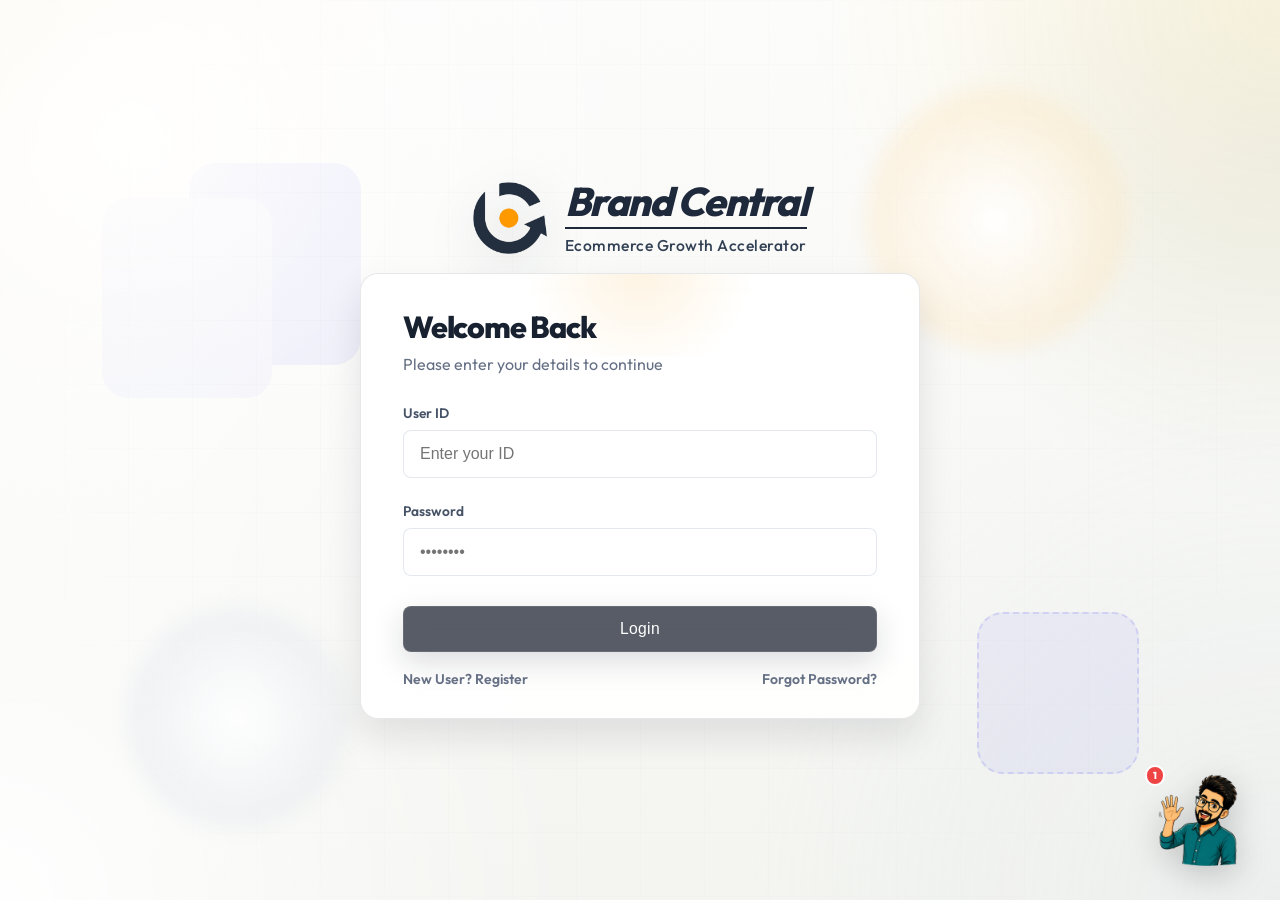
==== auth/auth.html @ bfa6b845 "Initial commit of Invoice Checker files" ====
<!DOCTYPE html>
<html lang="en">
<head>
  <meta charset="UTF-8">
  <meta name="viewport" content="width=device-width, initial-scale=1.0">
  <title>Invoice Checker Dashboard</title>
  <link rel="stylesheet" href="auth.css">
  <link rel="stylesheet" href="../assets/insights.css">
  <link href="https://fonts.googleapis.com/css2?family=Inter:wght@400;500;600;700;800;900&family=Outfit:wght@300;400;500;600;700;800;900&display=swap" rel="stylesheet">
  <link rel="stylesheet" href="../assets/chatbot.css">
  <script src="../assets/web_chrome_compat.js"></script>
  <script src="../assets/lib/chart.min.js"></script>
  <!-- PDF Export Libraries -->
  <script src="../assets/lib/html2canvas.min.js"></script>
  <script src="../assets/lib/jspdf.umd.min.js"></script>
  <style>
    /* Vendor Widget CSS (Global/Indigo) */
    .filter-active-badge {
        display: none;
        align-items: center;
        gap: 8px;
        background: #f5f3ff;
        border: 1px solid #6366f133;
        color: #6366f1;
        padding: 5px 12px;
        border-radius: 20px;
        font-size: 12px;
        font-weight: 700;
        margin-bottom: 20px;
    }
    .clear-filter-x {
        cursor: pointer;
        padding: 0 4px;
        font-weight: 800;
        font-size: 14px;
        color: #ef4444;
    }

    .vendor-search-container {
      margin-bottom: 15px;
      position: relative;
    }
    .vendor-search-input {
      width: 100%;
      padding: 10px 15px;
      border-radius: 10px;
      border: 1px solid #e2e8f0;
      background: #f8fafc;
      font-size: 13px;
      font-weight: 600;
      outline: none;
      transition: all 0.2s;
    }
    .vendor-search-input:focus { border-color: #6366f1; background: #fff; box-shadow: 0 0 0 3px rgba(99, 102, 241, 0.1); }
    
    .vendor-list-scroll {
      max-height: 280px;
      overflow-y: auto;
      padding-right: 5px;
    }
    .vendor-list-scroll::-webkit-scrollbar { width: 5px; }
    .vendor-list-scroll::-webkit-scrollbar-track { background: #f1f5f9; border-radius: 10px; }
    .vendor-list-scroll::-webkit-scrollbar-thumb { background: #cbd5e1; border-radius: 10px; }
    
    .vendor-item {
      display: grid;
      grid-template-columns: 35px 1fr 120px;
      padding: 12px;
      border-radius: 12px;
      margin-bottom: 8px;
      background: #fff;
      border: 1px solid #f1f5f9;
      align-items: center;
      cursor: pointer;
      transition: all 0.2s;
    }
    .vendor-item:hover { 
      background: #f5f3ff; 
      border-color: #6366f144;
      transform: translateX(3px);
    }
    .v-rank { font-weight: 800; color: #94a3b8; font-size: 13px; }
    .v-info { display: flex; flex-direction: column; gap: 2px; }
    .v-name { font-weight: 700; color: #1e293b; font-size: 13px; overflow: hidden; text-overflow: ellipsis; white-space: nowrap; max-width: 250px; }
    .v-stats { font-size: 11px; color: #64748b; font-weight: 600; }
    .v-value-box { text-align: right; }
    .v-value { font-weight: 800; color: #0f172a; font-size: 14px; }
    .v-bar-wrap { height: 4px; background: #f1f5f9; border-radius: 2px; margin-top: 6px; overflow: hidden; width: 100%; }
    .v-bar-fill { height: 100%; background: #6366f1; border-radius: 2px; width: 0%; transition: width 0.8s cubic-bezier(0.34, 1.56, 0.64, 1); }

    #insTabGroup {
      display: flex;
      align-items: center;
      gap: 10px;
      padding: 4px;
      border-radius: 16px;
      background: rgba(255, 255, 255, 0.06) !important;
      border: 1px solid rgba(255, 255, 255, 0.18);
      backdrop-filter: blur(16px);
      -webkit-backdrop-filter: blur(16px);
      box-shadow: 0 10px 24px rgba(15, 23, 42, 0.05), inset 0 1px 0 rgba(255, 255, 255, 0.18);
    }
    #insTabGroup .tab-btn {
      display: inline-flex;
      align-items: center;
      justify-content: center;
      gap: 8px;
      padding: 9px 18px !important;
      border: 1px solid rgba(255, 255, 255, 0.22) !important;
      border-radius: 12px !important;
      background: rgba(255, 255, 255, 0.08) !important;
      color: #1f2937 !important;
      font-size: 13px !important;
      font-weight: 800 !important;
      box-shadow: 0 8px 18px rgba(15, 23, 42, 0.04), inset 0 1px 0 rgba(255, 255, 255, 0.14);
      backdrop-filter: blur(14px);
      -webkit-backdrop-filter: blur(14px);
    }
    #insTabGroup .tab-btn:hover {
      background: rgba(255, 255, 255, 0.14) !important;
      transform: translateY(-1px);
      box-shadow: 0 10px 22px rgba(15, 23, 42, 0.06), inset 0 1px 0 rgba(255, 255, 255, 0.22);
    }
    #insTabGroup .tab-btn.active {
      background: rgba(255, 255, 255, 0.12) !important;
      color: #0f172a !important;
      border-color: rgba(255, 255, 255, 0.28) !important;
      box-shadow: 0 12px 24px rgba(15, 23, 42, 0.06), inset 0 1px 0 rgba(255, 255, 255, 0.2);
    }
    .global-analytics-btn.active {
      background: rgba(99, 102, 241, 0.14) !important;
      color: #4f46e5 !important;
      border-color: rgba(99, 102, 241, 0.28) !important;
      box-shadow: 0 12px 24px rgba(99, 102, 241, 0.08), inset 0 1px 0 rgba(255, 255, 255, 0.28);
    }
  </style>
</head>
<body>
  <div class="background-radial"></div>
  <div class="background-grid"></div>
  <div class="floating-orb orb-one"></div>
  <div class="floating-orb orb-two"></div>
  
  <header class="main-header">
    <div class="brand-container">
      <img src="../assets/logo.png" class="brand-logo-img" alt="Brand Central Logo">
      <div class="brand-text-stack">
        <div class="brand-main-text">Brand Central</div>
        <div class="brand-divider-line"></div>
        <div class="brand-sub-text">Ecommerce Growth Accelerator</div>
      </div>
    </div>
  </header>

  <div class="container glass" id="auth-container">
    <div class="card-glow"></div>
    <!-- Login State -->
    <div id="login-form" class="auth-box">
      <h1>Welcome Back</h1>
      <p class="subtitle">Please enter your details to continue</p>
      <div class="input-group">
        <label>User ID</label>
        <input type="text" id="login-user-id" placeholder="Enter your ID">
      </div>
      <div class="input-group">
        <label>Password</label>
        <input type="password" id="login-password" placeholder="••••••••">
      </div>
      <button id="login-btn" class="btn-main">Login</button>
      <div class="auth-footer">
        <span id="goto-register">New User? Register</span>
        <span id="goto-forget">Forgot Password?</span>
      </div>
    </div>

    <!-- Register State -->
    <div id="register-form" class="auth-box hidden">
      <h1>Create Account</h1>
      <p class="subtitle">Join the Invoice Checker platform</p>
      <div class="input-group">
        <label>User ID</label>
        <input type="text" id="reg-user-id" placeholder="Choose a User ID">
      </div>
      <div class="input-group">
        <label>Nickname</label>
        <input type="text" id="reg-nickname" placeholder="What should we call you?">
      </div>
      <div class="input-group">
        <label>Password</label>
        <input type="password" id="reg-password" placeholder="••••••••">
      </div>
      <button id="register-submit-btn" class="btn-main">Register</button>
      <div class="auth-footer">
        <span id="goto-login-from-reg">Back to Login</span>
      </div>
    </div>

    <!-- Forget Password State -->
    <div id="forget-form" class="auth-box hidden">
      <h1>Reset Password</h1>
      <p class="subtitle">Update your credentials</p>
      <div class="input-group">
        <label>User ID</label>
        <input type="text" id="forget-user-id" placeholder="Enter User ID">
      </div>
      <div class="input-group">
        <label>Old Password</label>
        <input type="password" id="forget-old-password" placeholder="••••••••">
      </div>
      <div class="input-group">
        <label>New Password</label>
        <input type="password" id="forget-new-password" placeholder="••••••••">
      </div>
      <div class="input-group">
        <label>Confirm Password</label>
        <input type="password" id="forget-confirm-password" placeholder="••••••••">
      </div>
      <button id="reset-submit-btn" class="btn-main">Reset Password</button>
      <div class="auth-footer">
        <span id="goto-login-from-forget">Back to Login</span>
      </div>
    </div>

    <!-- Dashboard State (Insights Hub) -->
    <div id="dashboard-view" class="dashboard-box dashboard-layout hidden">
      <!-- Sidebar Menu -->
      <aside class="dash-sidebar">
        <div class="sidebar-brand" style="display: flex; align-items: center; gap: 12px; margin-bottom: 32px; padding-bottom: 24px; border-bottom: 1px solid rgba(148,163,184,0.2);">
          <img src="../assets/logo.png" style="height: 42px; width: auto; object-fit: contain;" alt="Brand Central">
          <div style="display: flex; flex-direction: column;">
            <span style="font-size: 1.15rem; font-weight: 800; color: #1e293b; font-style: italic; letter-spacing: -0.5px; line-height: 1;">Brand Central</span>
            <span style="font-size: 0.75rem; font-weight: 600; color: #64748b;">Dashboard</span>
          </div>
        </div>
        <h2 class="sidebar-title">Main Navigation</h2>
        <div class="sidebar-menu" style="margin-bottom: 20px;">
          <div class="sidebar-item active" style="position: relative;" onclick="showBox('dashboard-view'); document.querySelectorAll('.sidebar-item').forEach(c => c.classList.remove('active')); this.classList.add('active');" id="sidebar-home-btn">
            <span class="icon">🏠</span>
            <span>Home</span>
            <div id="home-notif-badge" class="notif-badge" style="display: none;">0</div>
          </div>
          <div class="sidebar-item" onclick="showBox('dashboard-view'); document.querySelectorAll('.sidebar-item').forEach(c => c.classList.remove('active')); this.classList.add('active');" id="sidebar-analytics-btn">
            <span class="icon">📊</span>
            <span>Analytics Hub</span>
          </div>
        </div>

        <h2 class="sidebar-title">Platforms</h2>
        <div class="sidebar-menu">
           <!-- Note: These are specific platform dashboards, not part of Analytics navigation -->
           <div class="sidebar-item" id="card-amazon" data-platform="AMAZON">
            <img src="https://upload.wikimedia.org/wikipedia/commons/a/a9/Amazon_logo.svg" alt="Amazon">
            <span>Amazon</span>
          </div>
          <div class="sidebar-item" id="card-ajio" data-platform="AJIO">
            <img src="ajio logo.png" alt="Ajio" class="logo-ajio">
            <span>Ajio</span>
          </div>
          <div class="sidebar-item" id="card-myntra" data-platform="MYNTRA">
            <img src="https://upload.wikimedia.org/wikipedia/commons/b/bc/Myntra_Logo.png" alt="Myntra">
            <span>Myntra</span>
          </div>
        </div>
        
        <div class="sidebar-bottom">
          <div class="api-usage" id="api-usage-container" title="Click to show remaining limit">
            <div class="api-label">Global API Limit</div>
            <div class="api-val" id="api-count">****</div>
          </div>
        </div>
      </aside>

      <!-- Main Content -->
      <main class="dash-main">
        <div class="dash-header">
          <div class="user-info">
            <span class="welcome-text">Welcome, <span id="authUserNameDisplay" class="auth-user-name"></span></span>
            <span class="session-timer" style="display: none;">Session: <span id="timer">04:00:00</span></span>
          </div>
          <div class="dash-actions">
            <a id="masterSheetLink" href="https://docs.google.com/spreadsheets/d/1bv2Tk6S3BBD1EVsgGDQvWuPDYwqLWPt_oEK96x5Sc0g/edit" target="_blank" class="btn-outline" style="text-decoration: none; background: rgba(34, 197, 94, 0.1) !important; color: #16a34a !important; border-color: rgba(34, 197, 94, 0.3) !important;">Google Sheet 📊</a>
            <button id="dataUploadBtn" class="btn-outline" type="button" style="background: rgba(99, 102, 241, 0.1) !important; color: #4f46e5 !important; border-color: rgba(99, 102, 241, 0.3) !important;">Data Upload 📤</button>
            <button id="manage-users-btn" class="btn-outline hidden" type="button">Manage Users</button>
            <button id="logout-btn" class="btn-outline" type="button">Logout</button>
          </div>

        </div>

        <div id="insightsContainer" class="insights-wrap" style="display: block;">
          <div class="insights-header" style="margin-bottom: 24px; display: flex; justify-content: space-between; align-items: flex-end;">
            <div style="display: flex; align-items: center; gap: 20px;">
              <div>
                <h2 class="insights-title" style="margin-bottom: 4px;">Analytics Hub</h2>
                <p class="insights-subtitle" id="insightsSubtitle" style="margin: 0;">Business Intelligence Dashboard</p>
              </div>
              <div style="display: flex; align-items: center; gap: 10px;">
                <!-- Hidden pill as requested, replaced by popup logic -->
                <div id="ready-reports-pill" style="display: none;"></div>
                <button id="enter-dashboard-btn" class="btn-main enter-dash-action" type="button">Enter Dashboard 🚀</button>
              </div>
            </div>

            <!-- Tab Switching Buttons -->
            <div id="insTabGroup" style="margin: 0 20px;">
              <button id="insTabGlobalBtn" class="ins-tab-btn active" style="padding: 6px 12px; font-size: 11px;" type="button">📈 Platform Trends</button>
              <button id="insTabUserBtn" class="ins-tab-btn" style="padding: 6px 12px; font-size: 11px;" type="button">👥 User Analytics</button>
              <button id="insTabVendorBtn" class="ins-tab-btn" style="padding: 6px 12px; font-size: 11px;" type="button">🏷 Vendor</button>
            </div>

            <div class="insights-controls" style="display: flex; gap: 8px; align-items: center;">
              <button id="globalAnalyticsBtn" class="btn-outline global-analytics-btn" style="padding: 6px 16px; font-size: 13px;" type="button">🌐 Global Analytics</button>
              <select id="insightsDateGroup" class="insights-select" style="padding: 6px 12px; border-radius: 8px; border: 1px solid #cbd5e1; font-family: Outfit; font-weight: 600;">
                <option value="MONTH" selected>Monthly</option>
                <option value="QUARTER">Quarterly</option>
              </select>
              <select id="insightsRowLimit" class="insights-select" style="padding: 6px 12px; border-radius: 8px; border: 1px solid #cbd5e1; font-family: Outfit;">
                <option value="1000" selected>Last 1000 items</option>
                <option value="2000">Last 2000 items</option>
                <option value="5000">Last 5000 items</option>
                <option value="10000">Last 10000 items</option>
              </select>
              <button id="insightsRefreshBtn" class="btn-outline" style="padding: 6px 14px; font-size: 12px;" type="button">Refresh Data</button>
              <button id="main-export-btn" class="btn-glass-action" style="padding: 6px 12px; font-size: 11px;" type="button">Export CSV 📥</button>
              <button id="pdf-report-btn" class="btn-glass-action" style="padding: 6px 12px; font-size: 11px;" type="button">PDF Report 📋</button>
            </div>
          </div>

          <div id="insightsStatus" class="insights-status" style="margin-bottom: 16px; font-size: 13px; font-weight: 600;"></div>

          <!-- GLOBAL / PLATFORM VIEW -->
          <div id="insGlobalView" style="display: block;">

          <div class="insights-grid">
            <div class="ins-card">
              <div class="ins-kpi-label">Net Difference</div>
              <div class="ins-kpi-value" id="kpiNetDiff">₹0</div>
              <div class="ins-kpi-hint" id="kpiNetDiffHint">Sale - Purchase</div>
            </div>
            <div class="ins-card">
              <div class="ins-kpi-label">Sale Total</div>
              <div class="ins-kpi-value" id="kpiSale">0</div>
              <div class="ins-kpi-hint">Sum of Sale Amount</div>
            </div>
            <div class="ins-card">
              <div class="ins-kpi-label">Purchase Total</div>
              <div class="ins-kpi-value" id="kpiPurchase">0</div>
              <div class="ins-kpi-hint">Sum of Purchase Amount</div>
            </div>
            <div class="ins-card">
              <div class="ins-kpi-label" style="color: #8b5cf6;">Profit Margin</div>
              <div class="ins-kpi-value" id="kpiProfitMargin">0%</div>
              <div class="ins-kpi-hint" id="kpiProfitMarginHint">Net Sale Margin</div>
            </div>
            <div class="ins-card">
              <div class="ins-kpi-label" style="color: #6366f1;">Total QTY</div>
              <div class="ins-kpi-value" id="kpiTotalQty">0</div>
              <div class="ins-kpi-hint" id="kpiTotalQtyHint">Sum of Items</div>
            </div>

            <div class="ins-panel">
              <h3 style="margin: 0 0 12px; font-size: 14px; font-weight: 800; color: #1e293b;">Daily Volume</h3>
              <canvas id="insightsLineChart"></canvas>
            </div>
            <div class="ins-panel">
              <h3 style="margin: 0 0 12px; font-size: 14px; font-weight: 800; color: #1e293b;">Sale vs Purchase</h3>
              <canvas id="insightsBarChart"></canvas>
            </div>
            <div class="ins-panel pie" style="grid-column: span 10;">
              <h3 style="margin: 0 0 12px; font-size: 14px; font-weight: 800; color: #1e293b;">Discrepancy Breakdown</h3>
              <canvas id="insightsPieChart" style="height: 280px;"></canvas>
            </div>
            
            <div class="ins-panel" style="grid-column: span 10; min-height: 520px;">
              <div style="display: flex; justify-content: space-between; align-items: center; margin-bottom: 20px;">
                <h3 style="margin:0; font-size: 15px; font-weight: 800; color: #1e293b;">Vendor Intelligence Leaderboard</h3>
                <div style="width: 300px;" class="vendor-search-container">
                  <input type="text" id="vendorSearchInput" class="vendor-search-input" placeholder="Search vendor by name...">
                </div>
              </div>

              <!-- Visual Summary: Top 5 Stats & Donut Chart -->
              <div style="display: flex; gap: 24px; align-items: flex-start; margin-bottom: 28px; background: rgba(248, 250, 252, 0.5); padding: 16px; border-radius: 14px;">
                <div style="flex: 1.2;">
                  <h4 style="margin: 0 0 16px; font-size: 12px; font-weight: 800; color: #64748b; text-transform: uppercase; letter-spacing: 0.5px;">Market Dominance (Top 5)</h4>
                  <div id="vendorTopStats" style="display: flex; flex-direction: column; gap: 8px;">
                    <div style="text-align:center; color: #94a3b8; font-size: 12px; padding: 20px;">Calculating share...</div>
                  </div>
                </div>
                <div style="flex: 1; height: 180px; position: relative;">
                  <canvas id="vendorDonutChart"></canvas>
                </div>
              </div>
              
              <div id="vendorLeaderboardList" class="vendor-list-scroll" style="height: 300px;">
                <div style="text-align:center; padding: 40px; color: #94a3b8; font-weight: 700;">No vendor data available</div>
              </div>
            </div>
            
            <!-- Global Exclusive Charts -->
            <div id="globalComparisonPanel" class="ins-panel" style="grid-column: span 10; display: none;">
              <h3 style="margin: 0 0 12px; font-size: 14px; font-weight: 800; color: #1e293b;">Platform Comparison (Sale vs Purchase)</h3>
              <canvas id="globalComparisonChart"></canvas>
            </div>
            <div id="globalTrendPanel" class="ins-panel" style="grid-column: span 10; display: none;">
              <h3 style="margin: 0 0 12px; font-size: 14px; font-weight: 800; color: #1e293b;">Overall Growth Trend</h3>
              <canvas id="globalTrendChart"></canvas>
            </div>
            
            <div id="globalSharePanel" class="ins-panel" style="grid-column: span 5; display: none;">
              <h3 style="margin: 0 0 12px; font-size: 14px; font-weight: 800; color: #1e293b;">Sales Share %</h3>
              <canvas id="globalShareChart" style="height: 220px;"></canvas>
            </div>
            <div id="globalQtyPanel" class="ins-panel" style="grid-column: span 5; display: none;">
              <h3 style="margin: 0 0 12px; font-size: 14px; font-weight: 800; color: #1e293b;">Unit Movement Split</h3>
              <canvas id="globalQtyChart" style="height: 220px;"></canvas>
            </div>
          </div>
        </div>

        <!-- USER PERFORMANCE VIEW -->
        <div id="insUserView" style="display: none;">
          <div class="insights-grid">
            
            <!-- Team Overview KPI Cards -->
            <div class="ins-panel" style="grid-column: span 10; display: flex; gap: 15px; background: transparent; padding: 0; box-shadow: none;">
                <div style="flex: 1; background: #fff; padding: 20px; border-radius: 16px; border: 1px solid #f1f5f9; box-shadow: 0 4px 6px -1px rgba(0,0,0,0.05); display: flex; align-items: center; gap: 15px;">
                    <div style="width: 45px; height: 45px; background: #eff6ff; border-radius: 12px; display: flex; align-items: center; justify-content: center; font-size: 20px;">👥</div>
                    <div>
                        <div style="font-size: 11px; font-weight: 800; color: #64748b; text-transform: uppercase;">Team Average</div>
                        <div id="teamAverageKPI" style="font-size: 22px; font-weight: 800; color: #1e293b;">0</div>
                    </div>
                </div>
                <div style="flex: 1; background: #fff; padding: 20px; border-radius: 16px; border: 1px solid #f1f5f9; box-shadow: 0 4px 6px -1px rgba(0,0,0,0.05); display: flex; align-items: center; gap: 15px;">
                    <div style="width: 45px; height: 45px; background: #f0fdf4; border-radius: 12px; display: flex; align-items: center; justify-content: center; font-size: 20px;">💎</div>
                    <div>
                        <div style="font-size: 11px; font-weight: 800; color: #64748b; text-transform: uppercase;">Data Integrity</div>
                        <div id="teamIntegrityKPI" style="font-size: 22px; font-weight: 800; color: #10b981;">0%</div>
                    </div>
                </div>
                <div style="flex: 1; background: #fff; padding: 20px; border-radius: 16px; border: 1px solid #f1f5f9; box-shadow: 0 4px 6px -1px rgba(0,0,0,0.05); display: flex; align-items: center; gap: 15px;">
                    <div style="width: 45px; height: 45px; background: #fffbeb; border-radius: 12px; display: flex; align-items: center; justify-content: center; font-size: 20px;">🎖️</div>
                    <div>
                        <div style="font-size: 11px; font-weight: 800; color: #64748b; text-transform: uppercase;">Active Users</div>
                        <div id="activeUsersKPI" style="font-size: 22px; font-weight: 800; color: #b45309;">0</div>
                    </div>
                </div>
            </div>

            <!-- User Spotlight Selection -->
            <div class="ins-panel" style="grid-column: span 10; background: linear-gradient(135deg, #ffffff 0%, #f8faff 100%); border: 1px solid #6366f122;">
              <div style="display: flex; justify-content: space-between; align-items: center; gap: 20px;">
                <div>
                  <h3 style="margin:0; font-size: 15px; font-weight: 800; color: #1e293b;">Individual User Spotlight</h3>
                  <p style="margin: 4px 0 0; font-size: 12px; color: #64748b; font-weight: 600;">Deep-dive into individual accuracy and productivity</p>
                </div>
                <div style="flex: 1; max-width: 300px;">
                  <select id="userDeepDiveSelect" class="insights-select" style="width: 100%; padding: 10px 15px; border-radius: 12px; border: 1.5px solid #cbd5e1; background: #fff; font-family: Outfit; font-weight: 700; cursor: pointer; transition: all 0.2s;">
                    <option value="">-- Select User --</option>
                  </select>
                </div>
              </div>
              
              <!-- Spotlight Report Container -->
              <div id="userSpotlightReport" style="margin-top: 20px; transition: all 0.3s ease;">
                <div style="padding: 30px; text-align: center; border: 2px dashed #e2e8f0; border-radius: 16px; color: #94a3b8;">
                  <span style="font-size: 24px;">👤</span>
                  <p style="margin: 8px 0 0; font-size: 13px; font-weight: 600;">Select a user to generate profile report</p>
                </div>
              </div>
            </div>

            <!-- Productivity Leaderboard -->
            <div class="ins-panel" style="grid-column: span 10; min-height: 450px;">
              <div style="display: flex; justify-content: space-between; align-items: center; margin-bottom: 20px;">
                <h3 style="margin:0; font-size: 15px; font-weight: 800; color: #1e293b;">Team Performance Leaderboard</h3>
              </div>
              <div id="userLeaderboardContent" style="max-height: 400px; overflow-y: auto;">
                <!-- Leaderboard populates here -->
              </div>
            </div>

            <!-- Peak Activity Hours Chart -->
            <div class="ins-panel" style="grid-column: span 10;">
                <h3 style="margin: 0 0 12px; font-size: 14px; font-weight: 800; color: #1e293b;">Team Peak Performance Hours</h3>
                <p style="margin: -8px 0 15px; font-size: 11px; color: #64748b; font-weight: 600;">Work distribution across 24 hours of the day</p>
                <canvas id="teamPeakHoursChart" style="height: 250px;"></canvas>
            </div>

            <!-- Productivity Chart (Invoices vs Disputes) -->
            <div class="ins-panel" style="grid-column: span 5;">
              <h3 style="margin: 0 0 12px; font-size: 14px; font-weight: 800; color: #1e293b;">Team Workload Breakdown</h3>
              <canvas id="userProductivityChart" style="height: 300px;"></canvas>
            </div>

            <!-- Global Platform Distribution -->
            <div class="ins-panel" style="grid-column: span 5;">
              <h3 style="margin: 0 0 12px; font-size: 14px; font-weight: 800; color: #1e293b;">Platform Market Share</h3>
              <canvas id="userPlatformPieChart" style="height: 300px;"></canvas>
            </div>

            <!-- Platform Distribution -->
            <div class="ins-panel" style="grid-column: span 10;">
              <h3 style="margin: 0 0 12px; font-size: 14px; font-weight: 800; color: #1e293b;">Individual User Platform Workload</h3>
              <div id="userPlatformWorkload" style="display: flex; flex-wrap: wrap; gap: 20px; padding: 10px;">
                <!-- Populated via JS -->
              </div>
            </div>
          </div>
        </div>

        <div id="insVendorView" style="display: none;">
          <div class="insights-grid">
            <div class="ins-panel" style="grid-column: span 10; display: flex; gap: 15px; background: transparent; padding: 0; box-shadow: none;">
              <div style="flex: 1; background: #fff; padding: 18px; border-radius: 16px; border: 1px solid #f1f5f9;">
                <div style="font-size: 11px; font-weight: 800; color: #64748b; text-transform: uppercase;">Tracked Vendors</div>
                <div id="vendorTotalKPI" style="font-size: 24px; font-weight: 800; color: #0f172a; margin-top: 6px;">0</div>
              </div>
              <div style="flex: 1; background: #fff7ed; padding: 18px; border-radius: 16px; border: 1px solid #fdba74;">
                <div style="font-size: 11px; font-weight: 800; color: #9a3412; text-transform: uppercase;">2+ Days Idle</div>
                <div id="vendorOrangeKPI" style="font-size: 24px; font-weight: 800; color: #ea580c; margin-top: 6px;">0</div>
              </div>
              <div style="flex: 1; background: #fef2f2; padding: 18px; border-radius: 16px; border: 1px solid #fca5a5;">
                <div style="font-size: 11px; font-weight: 800; color: #991b1b; text-transform: uppercase;">5+ Days Idle</div>
                <div id="vendorRedKPI" style="font-size: 24px; font-weight: 800; color: #dc2626; margin-top: 6px;">0</div>
              </div>
              <div style="flex: 1; background: #eff6ff; padding: 18px; border-radius: 16px; border: 1px solid #93c5fd;">
                <div style="font-size: 11px; font-weight: 800; color: #1d4ed8; text-transform: uppercase;">Push Events</div>
                <div id="vendorPushKPI" style="font-size: 24px; font-weight: 800; color: #2563eb; margin-top: 6px;">0</div>
              </div>
              <div style="flex: 1; background: #f0fdf4; padding: 18px; border-radius: 16px; border: 1px solid #86efac;">
                <div style="font-size: 11px; font-weight: 800; color: #166534; text-transform: uppercase;">Business</div>
                <div id="vendorBusinessKPI" style="font-size: 24px; font-weight: 800; color: #16a34a; margin-top: 6px;">₹0</div>
              </div>
            </div>

            <div class="ins-panel" style="grid-column: span 5;">
              <h3 style="margin: 0 0 10px; font-size: 14px; font-weight: 800; color: #1e293b;">Top Vendor Contribution</h3>
              <canvas id="vendorBusinessChart" style="height: 280px;"></canvas>
            </div>

            <div class="ins-panel" style="grid-column: span 5;">
              <h3 style="margin: 0 0 10px; font-size: 14px; font-weight: 800; color: #1e293b;">Inactive Vendor Alerts</h3>
              <div id="vendorAlertList" style="max-height: 280px; overflow-y: auto; display: flex; flex-direction: column; gap: 10px;">
                <div style="padding: 18px; text-align: center; color: #94a3b8; font-weight: 700;">No vendor alerts yet</div>
              </div>
            </div>

            <div class="ins-panel" style="grid-column: span 10;">
              <div style="display: flex; justify-content: space-between; align-items: center; gap: 16px; margin-bottom: 16px;">
                <div>
                  <h3 style="margin: 0; font-size: 15px; font-weight: 800; color: #1e293b;">Vendor Activity Table</h3>
                  <p style="margin: 4px 0 0; font-size: 12px; color: #64748b; font-weight: 600;">Repeat pushes, last user, and inactivity risk in one view.</p>
                </div>
                <input id="vendorDashboardSearch" type="text" placeholder="Search vendor..." style="width: 260px; padding: 10px 14px; border-radius: 12px; border: 1px solid #cbd5e1; background: #fff;">
              </div>
              <div id="vendorDashboardTable" style="max-height: 360px; overflow-y: auto;">
                <div style="padding: 30px; text-align: center; color: #94a3b8;">Vendor dashboard is loading...</div>
              </div>
            </div>

            <div class="ins-panel" style="grid-column: span 10;">
              <h3 style="margin: 0 0 10px; font-size: 15px; font-weight: 800; color: #1e293b;">User vs Vendor Usage</h3>
              <div id="vendorUserUsage" style="display: flex; flex-wrap: wrap; gap: 14px;">
                <div style="padding: 22px; text-align: center; color: #94a3b8; width: 100%;">User usage summary will appear here</div>
              </div>
            </div>
          </div>
        </div>
      </main>
    </div>
  </div>

  <!-- Toast Notification -->
  <div id="toast" class="toast hidden"></div>

  <!-- Access Denied Modal -->
  <div id="access-denied-modal" class="modal-overlay">
    <div class="access-modal">
      <div class="modal-icon-box">
        <svg xmlns="http://www.w3.org/2000/svg" width="32" height="32" viewBox="0 0 24 24" fill="none" stroke="currentColor" stroke-width="2.5" stroke-linecap="round" stroke-linejoin="round"><rect x="3" y="11" width="18" height="11" rx="2" ry="2"></rect><path d="M7 11V7a5 5 0 0 1 10 0v4"></path></svg>
      </div>
      <h2>Access Restricted</h2>
      <p>You do not have access to this platform,<br>please connect to the admin</p>
      <button id="close-modal-btn" class="btn-close-modal">Understood</button>
    </div>
  </div>

  <!-- Admin: User Manager Modal -->
  <div id="user-manager-modal" class="modal-overlay">
    <div class="user-manager-modal" role="dialog" aria-modal="true" aria-labelledby="userManagerTitle">
      <div class="user-manager-header">
        <div class="user-manager-title-wrap">
          <div class="user-manager-kicker">Admin Control Center</div>
          <h2 id="userManagerTitle">User Manager</h2>
          <p class="user-manager-subtitle">View access, update roles, and manage platform rights from Google Sheet.</p>
        </div>
        <button id="close-user-manager" class="user-manager-close" type="button" aria-label="Close">&times;</button>
      </div>

      <div class="user-manager-topbar">
        <div class="user-manager-controls">
          <div class="user-manager-cred">
            <label for="admin-password-input">Admin Password</label>
            <input id="admin-password-input" type="password" placeholder="Enter admin password" autocomplete="current-password">
            <span class="user-manager-cred-hint">Use your admin login password to unlock edit controls.</span>
          </div>
          <div class="user-manager-actions">
            <button id="load-users-btn" class="btn-main user-manager-btn" type="button">Load Users</button>
            <button id="save-users-btn" class="btn-outline user-manager-btn" type="button" disabled>Save Changes</button>
          </div>
        </div>

        <div id="user-manager-summary" class="user-manager-summary">
          <div class="um-stat-card">
            <div class="um-stat-label">Total Users</div>
            <div class="um-stat-value" data-stat="total">0</div>
          </div>
          <div class="um-stat-card">
            <div class="um-stat-label">Admins</div>
            <div class="um-stat-value" data-stat="admins">0</div>
          </div>
          <div class="um-stat-card">
            <div class="um-stat-label">Active Access</div>
            <div class="um-stat-value" data-stat="active">0</div>
          </div>
        </div>
      </div>

      <div id="user-manager-status" class="user-manager-status"></div>
      <div id="user-manager-table" class="user-manager-table"></div>
    </div>
  </div>

  <!-- Data Export Modal -->
  <div id="export-data-modal" class="modal-overlay">
    <div class="access-modal" style="width: 450px;">
      <div class="modal-icon-box" style="background: rgba(16, 185, 129, 0.1); color: #10b981;">
        <span>📊</span>
      </div>
      <h2 style="margin-bottom: 8px;">Export Data</h2>
      <p style="font-size: 14px; color: #64748b; margin-bottom: 24px;">Select platform and date range to download CSV</p>
      
      <div class="input-group" style="text-align: left; margin-bottom: 16px;">
        <label style="font-size: 12px; font-weight: 700; color: #1e293b; text-transform: uppercase;">Select Platform</label>
        <select id="export-platform" class="insights-select" style="width: 100%; padding: 10px; margin-top: 5px;">
          <option value="AMAZON">Amazon</option>
          <option value="AJIO">Ajio</option>
          <option value="MYNTRA">Myntra</option>
        </select>
      </div>

      <div style="display: flex; gap: 12px; margin-bottom: 24px;">
        <div class="input-group" style="flex: 1; text-align: left;">
          <label style="font-size: 12px; font-weight: 700; color: #1e293b; text-transform: uppercase;">Start Date</label>
          <input type="date" id="export-start-date" class="insights-select" style="width: 100%; margin-top: 5px; height: 42px;">
        </div>
        <div class="input-group" style="flex: 1; text-align: left;">
          <label style="font-size: 12px; font-weight: 700; color: #1e293b; text-transform: uppercase;">End Date</label>
          <input type="date" id="export-end-date" class="insights-select" style="width: 100%; margin-top: 5px; height: 42px;">
        </div>
      </div>

      <div style="display: flex; gap: 12px;">
        <button id="close-export-btn" class="btn-outline" style="flex: 1; padding: 12px;">Cancel</button>
        <button id="confirm-export-btn" class="btn-main" style="flex: 1; padding: 12px; background: #10b981;">Download CSV</button>
      </div>
    </div>
  </div>

  <!-- Ready Reports Modal -->
  <div id="reports-modal" class="modal-overlay">
    <div class="access-modal" style="width: 480px; text-align: left; padding: 32px;">
      <div style="display: flex; justify-content: space-between; align-items: center; margin-bottom: 24px;">
        <div style="display: flex; align-items: center; gap: 12px;">
          <div style="width: 42px; height: 42px; background: #fef2f2; border-radius: 12px; display: flex; align-items: center; justify-content: center; font-size: 20px;">📊</div>
          <div>
            <h2 style="margin: 0; font-size: 1.25rem; font-weight: 800; color: #0f172a;">Generated Reports</h2>
            <p style="margin: 2px 0 0; font-size: 0.85rem; color: #64748b;">Ready for download</p>
          </div>
        </div>
        <button id="close-reports-btn" style="background:none; border:none; font-size: 24px; color: #94a3b8; cursor: pointer;">&times;</button>
      </div>

      <div id="report-list" style="max-height: 320px; overflow-y: auto; margin-bottom: 24px;">
        <!-- Reports will appear here -->
      </div>

      <button id="close-reports-modal-btn" class="btn-close-modal">Close Gallery</button>
    </div>
  </div>

  <script src="../assets/api_shared.js"></script>
  <script src="../assets/insights_charts.js"></script>
  <script src="auth.js"></script>
  <script src="../assets/chatbot.js"></script>
  <!-- Background Progress Bubble -->
  <div id="report-progress-bubble" class="report-bubble" style="display: none;">
      <div class="report-spinner"></div>
      <div style="display: flex; flex-direction: column;">
          <span style="font-size: 11px; font-weight: 800;">Generating AI Report...</span>
          <span id="report-progress-text" style="font-size: 9px; opacity: 0.8;">Processing Global Data</span>
      </div>
  </div>

</body>
</html>
---- auth/auth.css ----
:root {
  --primary: #111827;
  --primary-hover: #0f172a;
  --secondary: #f59e0b;
  --bg-light: #f7f7f5;
  --surface: rgba(255, 255, 255, 0.88);
  --surface-strong: rgba(255, 255, 255, 0.98);
  --glass: rgba(255, 255, 255, 0.7);
  --glass-border: rgba(255, 255, 255, 0.8);
  --text-main: #18212f;
  --text-muted: #667085;
  --line-soft: rgba(15, 23, 42, 0.08);
  --shadow-soft: 0 24px 80px rgba(15, 23, 42, 0.08);
  --shadow-card: 0 18px 44px rgba(15, 23, 42, 0.08);
  --accent: #ef4444;
}

* {
  margin: 0;
  padding: 0;
  box-sizing: border-box;
}

body {
  font-family: 'Outfit', sans-serif;
  background:
    radial-gradient(circle at top left, rgba(245, 158, 11, 0.08), transparent 26%),
    radial-gradient(circle at right 18%, rgba(148, 163, 184, 0.12), transparent 24%),
    linear-gradient(180deg, #fcfcfb 0%, #f4f5f1 100%);
  color: var(--text-main);
  min-height: 100vh;
  display: flex;
  flex-direction: column;
  align-items: center;
  justify-content: center;
  overflow-x: hidden;
  padding: 28px 18px;
}

.background-radial {
  position: fixed;
  top: 0;
  left: 0;
  width: 100%;
  height: 100%;
  background:
    radial-gradient(circle at 10% 15%, rgba(255, 255, 255, 0.95) 0%, rgba(255, 255, 255, 0) 42%),
    radial-gradient(circle at 100% 0%, rgba(250, 204, 21, 0.12) 0%, transparent 30%),
    radial-gradient(circle at 100% 100%, rgba(203, 213, 225, 0.18) 0%, transparent 34%),
    radial-gradient(circle at 0% 100%, rgba(255, 255, 255, 0.9) 0%, transparent 38%);
  z-index: -1;
}

.background-grid {
  position: fixed;
  inset: 0;
  background-image:
    linear-gradient(rgba(15, 23, 42, 0.03) 1px, transparent 1px),
    linear-gradient(90deg, rgba(15, 23, 42, 0.03) 1px, transparent 1px);
  background-size: 64px 64px;
  mask-image: radial-gradient(circle at center, black 45%, transparent 90%);
  z-index: -1;
  opacity: 0.4;
}

body::before,
body::after {
  content: "";
  position: fixed;
  border-radius: 26px;
  z-index: -1;
  pointer-events: none;
}

body::before {
  width: 170px;
  height: 200px;
  left: 8%;
  top: 22%;
  background: rgba(99, 102, 241, 0.08);
  box-shadow: 88px -34px 0 -22px rgba(255, 255, 255, 0), 88px -34px 0 1px rgba(99, 102, 241, 0.14);
}

body::after {
  width: 158px;
  height: 158px;
  right: 11%;
  bottom: 14%;
  background: rgba(99, 102, 241, 0.08);
  border: 2px dashed rgba(99, 102, 241, 0.18);
}

.floating-orb {
  position: fixed;
  border-radius: 999px;
  filter: blur(10px);
  z-index: -1;
  animation: floatOrb 12s ease-in-out infinite;
}

.orb-one {
  width: 260px;
  height: 260px;
  top: 10%;
  right: 12%;
  background: radial-gradient(circle, rgba(255, 255, 255, 0.95), rgba(245, 158, 11, 0.16));
}

.orb-two {
  width: 220px;
  height: 220px;
  bottom: 8%;
  left: 10%;
  background: radial-gradient(circle, rgba(255, 255, 255, 0.9), rgba(148, 163, 184, 0.18));
  animation-delay: -4s;
}

.main-header {
  margin-bottom: 18px;
  text-align: center;
  animation: fadeUp 0.8s ease both;
}

.brand-container {
  display: flex;
  align-items: center;
  gap: 18px;
  justify-content: center;
}

.brand-logo-img {
  height: 72px;
  width: auto;
  object-fit: contain;
  filter: drop-shadow(0 14px 24px rgba(15, 23, 42, 0.12));
}

.brand-text-stack {
  display: flex;
  flex-direction: column;
  align-items: flex-start;
  text-align: left;
}

.brand-main-text {
  font-size: 2.5rem;
  font-weight: 800;
  color: #1e293b;
  line-height: 1;
  text-transform: none;
  background: none;
  -webkit-text-fill-color: initial;
  font-style: italic;
  letter-spacing: -1.5px;
}

.brand-divider-line {
  width: 100%;
  height: 2px;
  background-color: #1e293b;
  margin: 6px 0;
}

.brand-sub-text {
  font-size: 0.98rem;
  font-weight: 500;
  color: #334155;
  letter-spacing: 0.5px;
}

.container {
  width: 100%;
  max-width: 560px;
  padding: 34px 42px 30px;
  border-radius: 18px;
  position: relative;
  transition: all 0.5s ease;
  overflow: hidden;
}

body.dashboard-active .main-header {
  display: none;
}

body.dashboard-active {
  padding: 0;
}

body.dashboard-active .container {
  max-width: 100%;
  width: 100vw;
  height: 100vh;
  border-radius: 0;
  padding: 0;
  border: none;
  box-shadow: none;
  background: transparent;
  backdrop-filter: none;
}

.glass {
  background: linear-gradient(180deg, rgba(255, 255, 255, 0.97), rgba(255, 255, 255, 0.92));
  backdrop-filter: blur(12px);
  -webkit-backdrop-filter: blur(12px);
  border: 1px solid rgba(15, 23, 42, 0.1);
  box-shadow: 0 18px 36px rgba(15, 23, 42, 0.1);
}

.card-glow {
  position: absolute;
  inset: -22% auto auto 50%;
  width: 300px;
  height: 180px;
  transform: translateX(-50%);
  background: radial-gradient(circle, rgba(245, 158, 11, 0.12), transparent 65%);
  pointer-events: none;
  animation: pulseGlow 6s ease-in-out infinite;
}

.auth-box, .dashboard-box {
  position: relative;
  z-index: 1;
  animation: fadeUp 0.65s ease forwards;
}

#dashboard-view {
  max-width: 100%;
}

#dashboard-view h1 {
  margin-bottom: 6px;
}

@keyframes fadeUp {
  from { opacity: 0; transform: translateY(18px); }
  to { opacity: 1; transform: translateY(0); }
}

@keyframes floatOrb {
  0%, 100% { transform: translate3d(0, 0, 0); }
  50% { transform: translate3d(0, -18px, 0); }
}

@keyframes pulseGlow {
  0%, 100% { opacity: 0.5; transform: translateX(-50%) scale(1); }
  50% { opacity: 0.95; transform: translateX(-50%) scale(1.08); }
}

.hidden {
  display: none !important;
}

h1 {
  font-size: 1.9rem;
  font-weight: 800;
  margin-bottom: 8px;
  color: var(--text-main);
  letter-spacing: -0.04em;
}

.subtitle {
  color: var(--text-muted);
  margin-bottom: 30px;
  font-size: 1rem;
}

.input-group {
  margin-bottom: 24px;
  display: flex;
  flex-direction: column;
}

.input-group label {
  font-size: 0.86rem;
  margin-bottom: 8px;
  color: #475467;
  font-weight: 600;
}

.input-group input {
  background: rgba(255, 255, 255, 0.9);
  border: 1px solid rgba(148, 163, 184, 0.25);
  padding: 14px 16px;
  border-radius: 8px;
  color: var(--text-main);
  font-size: 1rem;
  transition: all 0.3s ease;
  box-shadow: inset 0 1px 0 rgba(255, 255, 255, 0.8);
}

.input-group input:focus {
  outline: none;
  border-color: rgba(17, 24, 39, 0.5);
  background: white;
  transform: translateY(-1px);
  box-shadow: 0 0 0 5px rgba(15, 23, 42, 0.06), 0 14px 30px rgba(15, 23, 42, 0.06);
}

.btn-main {
  width: 100%;
  padding: 13px 16px;
  background: rgba(17, 24, 39, 0.7);
  backdrop-filter: blur(12px);
  -webkit-backdrop-filter: blur(12px);
  color: white;
  border: 1px solid rgba(255, 255, 255, 0.1);
  border-radius: 8px;
  font-size: 0.98rem;
  font-weight: 500;
  letter-spacing: 0.02em;
  cursor: pointer;
  transition: all 0.3s ease;
  margin-top: 6px;
  box-shadow: 0 10px 30px rgba(17, 24, 39, 0.15);
  position: relative;
  overflow: hidden;
}

.btn-main::before {
  content: "";
  position: absolute;
  inset: 0;
  background: linear-gradient(120deg, transparent 20%, rgba(255, 255, 255, 0.35) 50%, transparent 80%);
  transform: translateX(-120%);
  transition: transform 0.8s ease;
}

.btn-main:hover {
  transform: translateY(-2px);
  box-shadow: 0 22px 42px rgba(17, 24, 39, 0.22);
}

.btn-main:hover::before {
  transform: translateX(120%);
}

.auth-footer {
  margin-top: 18px;
  display: flex;
  justify-content: space-between;
  font-size: 0.875rem;
  color: var(--text-muted);
  gap: 18px;
  flex-wrap: wrap;
}

.auth-footer span {
  cursor: pointer;
  transition: color 0.3s ease;
  font-weight: 600;
  position: relative;
}

.auth-footer span:hover {
  color: var(--primary);
}

.auth-footer span::after {
  content: "";
  position: absolute;
  left: 0;
  bottom: -2px;
  width: 100%;
  height: 1px;
  background: currentColor;
  transform: scaleX(0);
  transform-origin: left;
  transition: transform 0.3s ease;
}

.auth-footer span:hover::after {
  transform: scaleX(1);
}

/* Dashboard Styles */
.dash-header {
  display: flex;
  justify-content: space-between;
  align-items: center;
  margin-bottom: 34px;
  padding-bottom: 22px;
  border-bottom: 1px solid var(--line-soft);
}

.dash-actions {
  display: inline-flex;
  align-items: center;
  gap: 12px;
}

.user-info {
  display: flex;
  flex-direction: column;
}

.welcome-text {
  font-size: 1.25rem;
  font-weight: 600;
}

.auth-user-name {
  font-size: 1.5rem;
  font-weight: 700;
  color: var(--text-main);
  letter-spacing: 0.02em;
}

.session-timer {
  font-size: 0.875rem;
  color: var(--text-muted);
}

.btn-outline {
  padding: 8px 18px;
  background: rgba(255, 255, 255, 0.15) !important;
  backdrop-filter: blur(10px) !important;
  -webkit-backdrop-filter: blur(10px) !important;
  border: 1px solid rgba(15, 23, 42, 0.1);
  color: var(--text-main);
  border-radius: 999px;
  cursor: pointer;
  transition: all 0.3s ease;
  font-weight: 500 !important;
  box-shadow: 0 4px 15px rgba(0, 0, 0, 0.03);
}

.btn-outline:hover {
  background: rgba(255, 255, 255, 0.3);
  border-color: var(--primary);
  transform: translateY(-1px);
  box-shadow: 0 8px 25px rgba(0, 0, 0, 0.05);
}

.platform-grid {
  display: grid;
  grid-template-columns: repeat(3, 1fr);
  gap: 42px;
  margin-top: 42px;
  padding: 24px 16px 20px;
}

.platform-card {
  background: rgba(255, 255, 255, 0.92);
  border: 1px solid rgba(148, 163, 184, 0.18);
  border-radius: 28px;
  padding: 32px 20px 26px;
  text-align: center;
  cursor: pointer;
  transition: all 0.45s cubic-bezier(0.4, 0, 0.2, 1);
  display: flex;
  flex-direction: column;
  align-items: center;
  justify-content: space-between;
  gap: 14px;
  box-shadow: var(--shadow-card);
  min-height: 258px;
  position: relative;
  overflow: hidden;
}

.platform-card:hover {
  transform: translateY(-10px) scale(1.01);
  box-shadow: 0 30px 55px rgba(15, 23, 42, 0.14);
  border-color: rgba(17, 24, 39, 0.12);
  background: linear-gradient(180deg, #ffffff, #fcfcfb);
}

.platform-card::before {
  content: "";
  position: absolute;
  inset: 0 auto auto 0;
  width: 100%;
  height: 84px;
  background: radial-gradient(circle at top, rgba(245, 158, 11, 0.12), transparent 68%);
  opacity: 0;
  transition: opacity 0.4s ease;
  pointer-events: none;
}

.platform-card::after {
  content: "";
  position: absolute;
  inset: 0;
  background: linear-gradient(120deg, transparent 20%, rgba(255, 255, 255, 0.6) 45%, transparent 70%);
  transform: translateX(-140%);
  transition: transform 0.8s ease;
  pointer-events: none;
}

.platform-card:hover::before {
  opacity: 1;
}

.platform-card:hover::after {
  transform: translateX(140%);
}

.platform-logo {
  height: 96px;
  display: flex;
  align-items: center;
  justify-content: center;
  margin-bottom: 6px;
  width: 100%;
  padding: 0 8px;
}

.platform-logo img {
  max-width: 100%;
  max-height: 100%;
  object-fit: contain;
}

.logo-ajio {
  height: 54px !important;
  width: auto !important;
  max-height: 100% !important;
  max-width: 100% !important;
  object-fit: contain;
  transform: scale(1.75);
  transform-origin: center;
}

.platform-card p {
  font-weight: 700;
  font-size: 1.1rem;
  color: #334155;
  line-height: 1.3;
  min-height: 60px;
  display: flex;
  align-items: center;
  justify-content: center;
  margin-top: 2px;
}

.status-indicator {
  font-size: 0.73rem;
  padding: 9px 14px;
  border-radius: 999px;
  background: #f5f6f8;
  color: var(--text-muted);
  font-weight: 600;
  min-width: 112px;
  box-shadow: inset 0 1px 0 rgba(255, 255, 255, 0.9);
}

.status-indicator.ok {
  color: #059669;
  background: #ecfdf5;
}

.status-indicator.no {
  color: #dc2626;
  background: #fef2f2;
}

.api-usage {
  margin-top: 28px;
  padding-top: 22px;
  border-top: 1px solid var(--line-soft);
  text-align: center;
  font-size: 0.875rem;
  color: var(--text-muted);
}

.dashboard-box {
  width: 100%;
  height: 100%;
}

.dashboard-layout {
  display: flex;
  height: 100%;
  gap: 0;
  padding: 0;
  align-items: stretch;
}

.dash-sidebar {
  width: 260px;
  flex-shrink: 0;
  display: flex;
  flex-direction: column;
  background: rgba(255, 255, 255, 0.6);
  backdrop-filter: blur(20px);
  padding: 24px 18px;
  border-right: 1px solid rgba(148, 163, 184, 0.2);
}

.sidebar-title {
  font-size: 1.1rem;
  font-weight: 800;
  color: #1e293b;
  margin-bottom: 24px;
  padding-left: 8px;
}

.sidebar-menu {
  display: flex;
  flex-direction: column;
  gap: 12px;
  flex: 1;
}

.sidebar-item {
  display: flex;
  align-items: center;
  gap: 14px;
  padding: 12px 14px;
  border-radius: 12px;
  cursor: pointer;
  background: rgba(255, 255, 255, 0.6);
  border: 1px solid transparent;
  transition: all 0.3s ease;
  color: #334155;
  font-weight: 700;
}

.sidebar-item:hover {
  background: rgba(255, 255, 255, 0.9);
  border-color: rgba(148, 163, 184, 0.3);
  transform: translateX(4px);
}

.sidebar-item.active {
  background: #ffffff;
  border-color: #cbd5e1;
  box-shadow: 0 4px 12px rgba(15, 23, 42, 0.05);
  color: #0f172a;
}

.sidebar-item img {
  width: 32px;
  height: 32px;
  object-fit: contain;
}

.logo-ajio {
  transform: scale(1.4);
}

.sidebar-bottom {
  margin-top: 24px;
  padding-top: 18px;
  border-top: 1px solid rgba(148, 163, 184, 0.2);
  display: flex;
  flex-direction: column;
  gap: 14px;
}

.api-usage {
  margin-top: 0;
  padding-top: 0;
  border-top: none;
  text-align: left;
  background: #f8fafc;
  padding: 12px;
  border-radius: 12px;
  border: 1px solid #e2e8f0;
}

.api-label {
  font-size: 0.75rem;
  font-weight: 600;
  color: #64748b;
  margin-bottom: 4px;
}

.api-val {
  font-size: 1.1rem;
  font-weight: 800;
  color: #0f172a;
}

.dash-main {
  flex: 1;
  min-width: 0;
  display: flex;
  flex-direction: column;
  padding: 32px 42px;
  overflow-y: auto;
  background: rgba(255, 255, 255, 0.4);
}

.enter-dash-action {
  padding: 12px 28px;
  font-size: 1.05rem;
  border-radius: 999px;
  background: rgba(99, 102, 241, 0.1) !important;
  backdrop-filter: blur(10px) !important;
  -webkit-backdrop-filter: blur(10px) !important;
  border: 1px solid rgba(99, 102, 241, 0.3) !important;
  color: #6366f1 !important;
  margin-top: 0;
  box-shadow: 0 8px 25px rgba(99, 102, 241, 0.1);
  font-weight: 500 !important;
}

.enter-dash-action:hover {
  background: rgba(16, 185, 129, 0.25);
  transform: translateY(-2px);
  box-shadow: 0 12px 30px rgba(16, 185, 129, 0.15);
}

/* Toast */
.toast {
  position: fixed;
  bottom: 40px;
  left: 50%;
  transform: translateX(-50%);
  background: rgba(255, 255, 255, 0.95);
  border: 1px solid rgba(148, 163, 184, 0.18);
  padding: 14px 28px;
  border-radius: 16px;
  box-shadow: 0 18px 40px rgba(15, 23, 42, 0.12);
  z-index: 1000;
  transition: all 0.3s ease;
  font-weight: 500;
}

.toast.error {
  border-left: 5px solid var(--accent);
  color: #991b1b;
}

.toast.success {
  border-left: 5px solid #10b981;
  color: #065f46;
}

/* Locked Platform Styles */
.platform-card.locked {
  cursor: not-allowed;
  opacity: 0.6;
  position: relative;
}

.platform-card.locked .platform-logo img {
  filter: blur(1.5px);
}

.platform-card.locked:hover {
  transform: none;
  box-shadow: var(--shadow-card);
  border: 1px solid rgba(148, 163, 184, 0.18);
  background: rgba(255, 255, 255, 0.92);
}

.lock-overlay {
  position: absolute;
  top: 50%;
  left: 50%;
  transform: translate(-50%, -50%);
  width: 44px;
  height: 44px;
  background: rgba(255, 255, 255, 0.9);
  border-radius: 50%;
  display: flex;
  align-items: center;
  justify-content: center;
  box-shadow: 0 4px 10px rgba(0,0,0,0.1);
  color: #64748b; /* Gray lock */
  z-index: 5;
}

/* Access Denied Modal */
.modal-overlay {
  position: fixed;
  top: 0;
  left: 0;
  width: 100vw;
  height: 100vh;
  background: rgba(15, 23, 42, 0.4);
  backdrop-filter: blur(8px);
  -webkit-backdrop-filter: blur(8px);
  display: flex;
  align-items: center;
  justify-content: center;
  z-index: 5000;
  opacity: 0;
  visibility: hidden;
  transition: all 0.3s cubic-bezier(0.4, 0, 0.2, 1);
}

.modal-overlay.active {
  opacity: 1;
  visibility: visible;
}

.access-modal {
  background: rgba(255, 255, 255, 0.9);
  backdrop-filter: blur(25px);
  -webkit-backdrop-filter: blur(25px);
  border: 1px solid rgba(255, 255, 255, 0.5);
  padding: 40px;
  border-radius: 32px;
  text-align: center;
  width: 90%;
  max-width: 440px;
  box-shadow: 0 25px 60px -15px rgba(0, 0, 0, 0.2);
  transform: scale(0.9) translateY(20px);
  transition: all 0.4s cubic-bezier(0.34, 1.56, 0.64, 1);
}

.modal-overlay.active .access-modal {
  transform: scale(1) translateY(0);
}

.modal-icon-box {
  width: 70px;
  height: 70px;
  background: #fee2e2;
  color: #ef4444;
  border-radius: 22px;
  display: flex;
  align-items: center;
  justify-content: center;
  margin: 0 auto 24px;
  font-size: 2rem;
}

.access-modal h2 {
  font-size: 1.75rem;
  font-weight: 800;
  color: #0f172a;
  margin-bottom: 12px;
}

.access-modal p {
  color: #475569;
  font-size: 1rem;
  line-height: 1.6;
  margin-bottom: 32px;
}

.btn-close-modal {
  width: 100%;
  padding: 14px;
  background: #1e293b;
  color: white;
  border: none;
  border-radius: 14px;
  font-weight: 600;
  cursor: pointer;
  transition: all 0.2s ease;
}

.btn-close-modal:hover {
  background: #334155;
  transform: scale(1.02);
}

/* Admin User Manager */
.user-manager-modal {
  background:
    radial-gradient(circle at top right, rgba(245, 158, 11, 0.14), transparent 28%),
    linear-gradient(180deg, rgba(255, 255, 255, 0.97), rgba(255, 255, 255, 0.92));
  backdrop-filter: blur(28px);
  -webkit-backdrop-filter: blur(28px);
  border: 1px solid rgba(255, 255, 255, 0.7);
  padding: 28px 28px 24px;
  border-radius: 30px;
  width: min(980px, 92vw);
  max-height: min(78vh, 740px);
  box-shadow: 0 28px 70px -18px rgba(15, 23, 42, 0.28);
  transform: scale(0.92) translateY(16px);
  transition: all 0.35s cubic-bezier(0.34, 1.56, 0.64, 1);
  overflow: hidden;
  display: flex;
  flex-direction: column;
}

.modal-overlay.active .user-manager-modal {
  transform: scale(1) translateY(0);
}

.user-manager-header {
  display: flex;
  justify-content: space-between;
  align-items: flex-start;
  gap: 18px;
  padding-bottom: 18px;
  border-bottom: 1px solid rgba(148, 163, 184, 0.18);
}

.user-manager-title-wrap {
  display: flex;
  flex-direction: column;
  gap: 6px;
}

.user-manager-kicker {
  display: inline-flex;
  align-items: center;
  width: fit-content;
  padding: 6px 12px;
  border-radius: 999px;
  background: rgba(245, 158, 11, 0.12);
  color: #b45309;
  font-size: 0.74rem;
  font-weight: 800;
  letter-spacing: 0.08em;
  text-transform: uppercase;
}

.user-manager-header h2 {
  margin: 0;
  font-size: 1.55rem;
  font-weight: 900;
  letter-spacing: -0.04em;
  color: #0f172a;
}

.user-manager-subtitle {
  margin: 0;
  color: var(--text-muted);
  font-size: 0.96rem;
  max-width: 620px;
  line-height: 1.55;
}

.user-manager-close {
  width: 44px;
  height: 44px;
  border-radius: 14px;
  border: 1px solid rgba(148, 163, 184, 0.24);
  background: rgba(255, 255, 255, 0.9);
  color: #0f172a;
  font-size: 22px;
  line-height: 1;
  cursor: pointer;
  box-shadow: 0 10px 24px rgba(15, 23, 42, 0.08);
  transition: all 0.2s ease;
}

.user-manager-close:hover {
  transform: translateY(-2px);
  border-color: rgba(17, 24, 39, 0.18);
  background: #fff;
}

.user-manager-topbar {
  display: grid;
  grid-template-columns: minmax(360px, 1.25fr) minmax(280px, 0.9fr);
  gap: 18px;
  padding: 20px 0 14px;
}

.user-manager-controls {
  display: flex;
  flex-direction: column;
  gap: 18px;
  padding: 18px;
  border-radius: 24px;
  background: linear-gradient(135deg, rgba(15, 23, 42, 0.04), rgba(148, 163, 184, 0.08));
  border: 1px solid rgba(148, 163, 184, 0.16);
}

.user-manager-cred {
  display: flex;
  flex-direction: column;
  gap: 8px;
  min-width: 260px;
}

.user-manager-cred label {
  font-size: 0.8rem;
  font-weight: 700;
  color: #475467;
  text-transform: uppercase;
  letter-spacing: 0.04em;
}

.user-manager-cred input {
  background: rgba(255, 255, 255, 0.98);
  border: 1px solid rgba(148, 163, 184, 0.26);
  padding: 14px 16px;
  border-radius: 14px;
  font-size: 1rem;
  box-shadow: inset 0 1px 2px rgba(15, 23, 42, 0.04);
}

.user-manager-cred input:focus {
  outline: none;
  border-color: rgba(245, 158, 11, 0.45);
  box-shadow: 0 0 0 4px rgba(245, 158, 11, 0.12);
}

.user-manager-cred-hint {
  color: #64748b;
  font-size: 0.82rem;
}

.user-manager-actions {
  display: flex;
  align-items: center;
  gap: 12px;
  flex-wrap: wrap;
}

.user-manager-btn {
  min-width: 148px;
  width: auto;
  padding: 12px 20px;
  border-radius: 999px;
  margin-top: 0;
  font-weight: 800;
  box-shadow: 0 14px 30px rgba(15, 23, 42, 0.08);
}

.user-manager-summary {
  display: grid;
  grid-template-columns: repeat(3, minmax(0, 1fr));
  gap: 12px;
}

.um-stat-card {
  position: relative;
  overflow: hidden;
  padding: 18px 18px 16px;
  border-radius: 22px;
  background: linear-gradient(180deg, rgba(255, 255, 255, 0.98), rgba(248, 250, 252, 0.96));
  border: 1px solid rgba(148, 163, 184, 0.18);
  box-shadow: 0 18px 40px rgba(15, 23, 42, 0.08);
}

.um-stat-card::after {
  content: "";
  position: absolute;
  inset: auto -20px -30px auto;
  width: 90px;
  height: 90px;
  border-radius: 999px;
  background: rgba(245, 158, 11, 0.08);
}

.um-stat-label {
  position: relative;
  z-index: 1;
  font-size: 0.78rem;
  text-transform: uppercase;
  letter-spacing: 0.06em;
  font-weight: 800;
  color: #64748b;
  margin-bottom: 8px;
}

.um-stat-value {
  position: relative;
  z-index: 1;
  font-size: 1.8rem;
  line-height: 1;
  font-weight: 900;
  letter-spacing: -0.05em;
  color: #0f172a;
}

.user-manager-status {
  min-height: 24px;
  margin: 2px 0 14px;
  padding: 10px 14px;
  border-radius: 14px;
  font-size: 0.92rem;
  font-weight: 700;
  color: #475569;
  background: rgba(248, 250, 252, 0.8);
  border: 1px solid rgba(226, 232, 240, 0.9);
}

.user-manager-table {
  flex: 1;
  overflow: auto;
  border-radius: 24px;
  border: 1px solid rgba(148, 163, 184, 0.18);
  background: linear-gradient(180deg, rgba(255, 255, 255, 0.9), rgba(248, 250, 252, 0.82));
  box-shadow: inset 0 1px 0 rgba(255, 255, 255, 0.7);
}

.user-manager-table table {
  width: 100%;
  border-collapse: collapse;
  min-width: 1280px;
}

.user-manager-table th,
.user-manager-table td {
  padding: 14px 12px;
  border-bottom: 1px solid rgba(226, 232, 240, 0.9);
  text-align: left;
  font-size: 0.9rem;
  color: #0f172a;
  vertical-align: middle;
}

.user-manager-table th {
  position: sticky;
  top: 0;
  background: rgba(255, 255, 255, 0.96);
  font-weight: 800;
  z-index: 1;
  text-transform: uppercase;
  letter-spacing: 0.04em;
  font-size: 0.76rem;
  color: #64748b;
}

.user-manager-table td input,
.user-manager-table td select {
  width: 100%;
  padding: 10px 12px;
  border-radius: 12px;
  border: 1px solid rgba(148, 163, 184, 0.22);
  background: rgba(255, 255, 255, 0.96);
  font-size: 0.9rem;
  font-weight: 600;
  color: #0f172a;
}

.user-manager-table td input:focus,
.user-manager-table td select:focus {
  outline: none;
  border-color: rgba(245, 158, 11, 0.42);
  box-shadow: 0 0 0 4px rgba(245, 158, 11, 0.12);
}

.user-manager-table td:first-child {
  font-weight: 800;
  color: #1e293b;
}

.user-manager-table td .pw-wrap {
  display: flex;
  align-items: center;
  gap: 8px;
}

.user-manager-table td .pw-wrap input {
  flex: 1;
}

.user-manager-table td .pw-toggle {
  white-space: nowrap;
  padding: 10px 13px;
  border-radius: 12px;
  border: 1px solid rgba(148, 163, 184, 0.24);
  background: linear-gradient(180deg, #ffffff, #f8fafc);
  cursor: pointer;
  font-weight: 700;
  color: #334155;
  transition: all 0.18s ease;
}

.user-manager-table td .pw-toggle:hover {
  transform: translateY(-1px);
  border-color: rgba(245, 158, 11, 0.3);
}

.user-manager-table tbody tr {
  transition: background 0.18s ease, transform 0.18s ease;
}

.user-manager-table tr:hover td {
  background: rgba(245, 158, 11, 0.05);
}

.user-manager-table tr:hover {
  transform: translateY(-1px);
}

@media (max-width: 900px) {
  .container {
    max-width: 540px;
    padding: 30px 28px 26px;
  }

  .platform-grid {
    grid-template-columns: 1fr;
    gap: 18px;
  }

  .user-manager-topbar {
    grid-template-columns: 1fr;
  }

  .user-manager-controls {
    align-items: stretch;
  }

  .user-manager-actions {
    justify-content: flex-start;
  }

  .user-manager-summary {
    grid-template-columns: repeat(3, minmax(0, 1fr));
  }
}

@media (max-width: 640px) {
  body {
    padding: 20px 14px;
    justify-content: flex-start;
  }

  .main-header {
    margin-top: 18px;
  }

  .user-manager-modal {
    width: min(96vw, 96vw);
    padding: 20px 18px 18px;
    border-radius: 24px;
  }

  .user-manager-header h2 {
    font-size: 1.3rem;
  }

  .user-manager-summary {
    grid-template-columns: 1fr;
  }

  .user-manager-btn {
    min-width: 0;
    flex: 1;
  }

  .brand-container {
    flex-direction: column;
    gap: 12px;
  }

  .brand-text-stack {
    align-items: center;
    text-align: center;
  }

  .brand-main-text {
    font-size: 2.35rem;
  }

  .brand-sub-text {
    font-size: 0.96rem;
  }

  .container {
    padding: 26px 18px 22px;
    border-radius: 16px;
  }

  .auth-footer {
    justify-content: space-between;
    font-size: 0.82rem;
  }
}

.btn-glass-green {
  padding: 8px 18px !important;
  font-size: 13px !important;
  font-weight: 700 !important;
  border-radius: 999px !important;
  background: rgba(16, 185, 129, 0.08) !important;
  backdrop-filter: blur(12px) !important;
  -webkit-backdrop-filter: blur(12px) !important;
  border: 1.5px solid rgba(16, 185, 129, 0.25) !important;
  color: #059669 !important;
  cursor: pointer;
  transition: all 0.3s cubic-bezier(0.4, 0, 0.2, 1) !important;
  display: inline-flex !important;
  align-items: center;
  gap: 8px;
  white-space: nowrap;
  box-shadow: 0 4px 12px rgba(16, 185, 129, 0.06);
  width: auto !important; /* Fix for the "too big" issue */
  margin: 0 !important;
}

.btn-glass-green:hover {
  background: rgba(16, 185, 129, 0.15) !important;
  border-color: rgba(16, 185, 129, 0.4) !important;
  transform: translateY(-1.5px);
  box-shadow: 0 8px 20px rgba(16, 185, 129, 0.12);
}

.btn-glass-green:disabled {
  opacity: 0.5;
  cursor: not-allowed;
}
---- assets/insights.css ----
:root {
  --ins-surface: rgba(255, 255, 255, 0.92);
  --ins-border: rgba(148, 163, 184, 0.22);
  --ins-text: #0f172a;
  --ins-muted: #64748b;
  --ins-shadow: 0 18px 48px rgba(15, 23, 42, 0.10);
}

.insights-wrap {
  padding: 18px 30px 24px;
}

.insights-header {
  display: flex;
  align-items: flex-end;
  justify-content: space-between;
  gap: 16px;
  margin-bottom: 14px;
}

.insights-title {
  font-size: 18px;
  font-weight: 900;
  letter-spacing: -0.02em;
  color: var(--ins-text);
}

.insights-subtitle {
  margin-top: 6px;
  font-size: 12px;
  font-weight: 700;
  color: var(--ins-muted);
}

.insights-controls {
  display: inline-flex;
  align-items: center;
  gap: 10px;
  flex-wrap: wrap;
}

.insights-select {
  border: 1px solid var(--ins-border);
  background: rgba(255, 255, 255, 0.4);
  backdrop-filter: blur(8px);
  -webkit-backdrop-filter: blur(8px);
  border-radius: 10px;
  padding: 8px 10px;
  font-weight: 500;
  padding: 6px 12px;
  border-radius: 8px;
  border: 1px solid rgba(0,0,0,0.1) !important;
  background: rgba(255, 255, 255, 0.4) !important;
  backdrop-filter: blur(8px) !important;
  -webkit-backdrop-filter: blur(8px) !important;
  font-family: 'Outfit', sans-serif;
  font-weight: 500 !important;
  color: #334155 !important;
  outline: none;
  cursor: pointer;
}

.insights-select:focus {
  background: rgba(255, 255, 255, 0.7);
}

.insights-btn {
  padding: 8px 20px;
  border-radius: 10px;
  background: rgba(99, 102, 241, 0.1) !important;
  backdrop-filter: blur(8px) !important;
  -webkit-backdrop-filter: blur(8px) !important;
  color: #6366f1 !important;
  border: 1px solid rgba(99, 102, 241, 0.3) !important;
  font-weight: 500 !important;
  cursor: pointer;
  transition: all 0.2s;
  font-family: inherit;
}

.insights-btn:hover {
  background: rgba(255, 255, 255, 0.35);
  transform: translateY(-1px);
  box-shadow: 0 8px 24px rgba(15, 23, 42, 0.10);
}

.insights-status {
  margin: 8px 0 14px;
  font-size: 12px;
  font-weight: 700;
  color: var(--ins-muted);
}

.insights-grid {
  display: grid;
  grid-template-columns: repeat(10, 1fr);
  gap: 16px;
}

.ins-card {
  grid-column: span 2;
  background: var(--ins-surface);
  border: 1px solid var(--ins-border);
  border-radius: 16px;
  padding: 18px 16px 14px;
  box-shadow: 0 4px 6px -1px rgba(15, 23, 42, 0.05), var(--ins-shadow);
  overflow: hidden;
  position: relative;
  transition: transform 0.2s cubic-bezier(0.4, 0, 0.2, 1);
}

.ins-card:hover {
  transform: translateY(-2px);
}

.ins-card::after {
  content: "";
  position: absolute;
  inset: 0;
  background: radial-gradient(circle at 100% 0%, rgba(14, 165, 233, 0.08), transparent 60%);
  opacity: 0.8;
  pointer-events: none;
}


.ins-kpi-label {
  position: relative;
  font-size: 11px;
  font-weight: 900;
  letter-spacing: 0.06em;
  text-transform: uppercase;
  color: var(--ins-muted);
}

.ins-kpi-value {
  position: relative;
  margin-top: 8px;
  font-size: 22px;
  font-weight: 950;
  letter-spacing: -0.03em;
  color: var(--ins-text);
}

.ins-kpi-hint {
  position: relative;
  margin-top: 4px;
  font-size: 11px;
  font-weight: 700;
  color: rgba(100, 116, 139, 0.95);
}

.ins-panel {
  grid-column: span 5;
  background: var(--ins-surface);
  border: 1px solid var(--ins-border);
  border-radius: 18px;
  padding: 14px;
  box-shadow: var(--ins-shadow);
}

.ins-panel h3 {
  margin: 0 0 10px 0;
  font-size: 13px;
  font-weight: 950;
  letter-spacing: 0.02em;
  color: #0f172a;
  text-transform: uppercase;
}

.ins-panel canvas {
  width: 100%;
  height: 260px;
  display: block;
}

.ins-panel.pie canvas {
  height: 300px;
}


.ins-tab-btn {
  display: inline-flex;
  align-items: center;
  gap: 8px;
  padding: 8px 18px;
  border-radius: 12px;
  background: rgba(255, 255, 255, 0.22);
  backdrop-filter: blur(14px);
  -webkit-backdrop-filter: blur(14px);
  border: 1px solid rgba(255, 255, 255, 0.42);
  font-size: 12px;
  font-weight: 800;
  color: #334155;
  cursor: pointer;
  transition: all 0.22s ease;
  font-family: 'Outfit', sans-serif;
  box-shadow: 0 10px 24px rgba(15, 23, 42, 0.08), inset 0 1px 0 rgba(255, 255, 255, 0.45);
}

.ins-tab-btn:hover {
  background: rgba(255, 255, 255, 0.32);
  color: #0f172a;
  transform: translateY(-1px);
  box-shadow: 0 14px 28px rgba(15, 23, 42, 0.12), inset 0 1px 0 rgba(255, 255, 255, 0.55);
}

.ins-tab-btn.active {
  background: rgba(255, 255, 255, 0.45) !important;
  color: #0f172a !important;
  border-color: rgba(255, 255, 255, 0.6) !important;
  box-shadow: 0 12px 24px rgba(15, 23, 42, 0.12), inset 0 1px 0 rgba(255, 255, 255, 0.65) !important;
}

/* New Action Glass Class */
.btn-glass-action {
  background: rgba(255, 255, 255, 0.1) !important;
  backdrop-filter: blur(12px) !important;
  -webkit-backdrop-filter: blur(12px) !important;
  border: 1px solid rgba(255, 255, 255, 0.2) !important;
  color: #1e293b !important;
  font-weight: 700 !important;
  border-radius: 10px !important;
  transition: all 0.2s cubic-bezier(0.4, 0, 0.2, 1) !important;
  box-shadow: 0 4px 12px rgba(0, 0, 0, 0.05) !important;
  cursor: pointer;
}

.btn-glass-action:hover {
  background: rgba(255, 255, 255, 0.2) !important;
  border-color: rgba(255, 255, 255, 0.4) !important;
  transform: translateY(-1px);
}

.user-card {
  background: #fff;
  border: 1px solid var(--ins-border);
  border-radius: 12px;
  padding: 15px;
  box-shadow: 0 4px 6px -1px rgba(0,0,0,0.02);
  transition: all 0.2s;
}

.user-card:hover {
  transform: translateY(-2px);
  box-shadow: 0 8px 20px rgba(0,0,0,0.06);
}

.user-header {
  display: flex;
  align-items: center;
  gap: 10px;
  margin-bottom: 12px;
}

.user-avatar {
  width: 32px;
  height: 32px;
  background: #f1f5f9;
  border-radius: 50%;
  display: flex;
  align-items: center;
  justify-content: center;
  font-weight: 800;
  color: #6366f1;
}

.p-bar-row {
  margin-top: 8px;
}

.p-bar-label {
  display: flex;
  justify-content: space-between;
  font-size: 11px;
  font-weight: 700;
  color: #64748b;
  margin-bottom: 4px;
}

.p-bar-bg {
  height: 6px;
  background: #f1f5f9;
  border-radius: 10px;
  overflow: hidden;
}

.p-bar-fill {
  height: 100%;
  border-radius: 10px;
  transition: width 0.8s cubic-bezier(0.34, 1.56, 0.64, 1);
}

/* --- Background Report Styles --- */
.report-bubble {
  position: fixed;
  bottom: 24px;
  right: 24px;
  background: rgba(15, 23, 42, 0.9);
  backdrop-filter: blur(12px);
  border: 1px solid rgba(255, 255, 255, 0.1);
  padding: 12px 18px;
  border-radius: 12px;
  color: #fff;
  display: flex;
  align-items: center;
  gap: 12px;
  z-index: 9999;
  box-shadow: 0 10px 30px rgba(0,0,0,0.3);
  animation: slideInUp 0.4s ease-out;
}

@keyframes slideInUp {
  from { transform: translateY(100px); opacity: 0; }
  to { transform: translateY(0); opacity: 1; }
}

.report-spinner {
  width: 14px;
  height: 14px;
  border: 2px solid rgba(255, 255, 255, 0.2);
  border-top-color: #fff;
  border-radius: 50%;
  animation: spin 0.8s linear infinite;
}

@keyframes spin {
  to { transform: rotate(360deg); }
}

.notif-badge {
  position: absolute;
  top: -4px;
  right: -4px;
  background: #ef4444;
  color: white;
  font-size: 9px;
  font-weight: 900;
  padding: 2px 5px;
  border-radius: 10px;
  border: 2px solid #fff;
  box-shadow: 0 2px 8px rgba(239, 68, 68, 0.4);
  animation: pulse 2s infinite;
}

@keyframes pulse {
  0% { transform: scale(1); }
  50% { transform: scale(1.15); }
  100% { transform: scale(1); }
}

.report-item {
  display: flex;
  align-items: center;
  justify-content: space-between;
  padding: 10px 14px;
  background: #f8fafc;
  border: 1px solid #e2e8f0;
  border-radius: 10px;
  margin-top: 8px;
}


.report-item:hover {
  background: #f1f5f9;
}

/* --- Loading States --- */
.ins-loading-overlay {
    position: absolute;
    inset: 0;
    background: rgba(255, 255, 255, 0.7);
    backdrop-filter: blur(4px);
    display: flex;
    flex-direction: column;
    align-items: center;
    justify-content: center;
    z-index: 100;
    border-radius: 18px;
    animation: fadeIn 0.3s ease;
}

@keyframes fadeIn {
    from { opacity: 0; }
    to { opacity: 1; }
}

.ins-spinner-large {
    width: 48px;
    height: 48px;
    border: 4px solid #f1f5f9;
    border-top-color: #6366f1;
    border-radius: 50%;
    animation: spin 1s linear infinite;
    margin-bottom: 16px;
}

.ins-loading-text {
    font-size: 14px;
    font-weight: 800;
    color: #1e293b;
    letter-spacing: 0.02em;
}
---- assets/chatbot.css ----
/* AJ CHATBOT STYLES */

:root {
    --aj-primary: #10b981;
    --aj-secondary: #059669;
    --aj-bg: rgba(255, 255, 255, 0.1);
    --aj-text: #064e3b;
    --aj-shadow: 0 10px 25px -5px rgba(16, 185, 129, 0.1);
}

/* Mascot Widget */
.aj-widget {
    position: fixed;
    bottom: 30px;
    right: 30px;
    z-index: 9999;
    display: flex;
    flex-direction: column;
    align-items: flex-end;
    gap: 15px;
    font-family: 'Outfit', sans-serif;
}

.aj-mascot {
    width: 100px;
    height: 100px;
    background: transparent;
    border-radius: 0;
    display: flex;
    align-items: center;
    justify-content: center;
    cursor: pointer;
    box-shadow: none;
    transition: all 0.3s cubic-bezier(0.34, 1.56, 0.64, 1);
    position: relative;
    animation: aj-float 3s ease-in-out infinite;
}

.aj-mascot:hover {
    transform: scale(1.1);
}

/* Pulse effect removed as requested */

.aj-mascot img {
    width: 100%;
    height: 100%;
    filter: drop-shadow(0 8px 16px rgba(0,0,0,0.2));
    transition: transform 0.3s ease;
}

.aj-mascot:hover img {
    animation: aj-wave 0.8s ease-in-out infinite;
}

/* Auto-wave every 5 seconds */
.aj-mascot-img-wave {
    animation: aj-wave 0.8s ease-in-out 3s 2;
}

.aj-badge {
    position: absolute;
    top: -5px;
    left: -5px;
    background: #ef4444;
    color: white;
    font-size: 10px;
    font-weight: 800;
    padding: 2px 6px;
    border-radius: 10px;
    border: 2px solid white;
}

/* Speech Bubble */
.aj-bubble {
    position: absolute;
    bottom: 90px;
    right: 10px;
    background: rgba(255, 255, 255, 0.95);
    backdrop-filter: blur(10px);
    -webkit-backdrop-filter: blur(10px);
    padding: 10px 16px;
    border-radius: 18px;
    border-bottom-right-radius: 4px;
    font-size: 11px;
    font-weight: 800;
    color: #0f172a;
    white-space: nowrap;
    box-shadow: 0 10px 25px -5px rgba(0, 0, 0, 0.1), 0 8px 10px -6px rgba(0, 0, 0, 0.1);
    opacity: 0;
    transform: translateY(10px) scale(0.9);
    transition: all 0.5s cubic-bezier(0.175, 0.885, 0.32, 1.275);
    pointer-events: none;
    z-index: 10000;
    border: 1px solid rgba(255, 255, 255, 0.5);
}

.aj-bubble.active {
    opacity: 1;
    transform: translateY(0) scale(1);
}

/* Chat Window */
.aj-window {
    width: 360px;
    height: 500px;
    background: var(--aj-bg);
    backdrop-filter: blur(16px);
    -webkit-backdrop-filter: blur(16px);
    border: 1px solid rgba(255, 255, 255, 0.4);
    border-radius: 24px;
    box-shadow: 0 20px 50px -12px rgba(0, 0, 0, 0.25);
    display: flex;
    flex-direction: column;
    overflow: hidden;
    transform-origin: bottom right;
    transition: all 0.4s cubic-bezier(0.175, 0.885, 0.32, 1.275);
    opacity: 0;
    transform: scale(0.8) translateY(20px);
    pointer-events: none;
}

.aj-window.active {
    opacity: 1;
    transform: scale(1) translateY(0);
    pointer-events: all;
}

/* Header */
.aj-header {
    background: linear-gradient(135deg, var(--aj-primary) 0%, var(--aj-secondary) 100%);
    padding: 20px;
    color: white;
    display: flex;
    align-items: center;
    justify-content: space-between;
}

.aj-header-info {
    display: flex;
    align-items: center;
    gap: 12px;
}

.aj-avatar-mini {
    width: 35px;
    height: 35px;
    background: rgba(255,255,255,0.2);
    border-radius: 50%;
    display: flex;
    align-items: center;
    justify-content: center;
    font-size: 18px;
}

.aj-title-box h3 {
    margin: 0;
    font-size: 16px;
    font-weight: 800;
}

.aj-status {
    font-size: 11px;
    opacity: 0.8;
    display: flex;
    align-items: center;
    gap: 4px;
}

.aj-status::before {
    content: '';
    width: 6px;
    height: 6px;
    background: #10b981;
    border-radius: 50%;
}

/* Messages Area */
.aj-messages {
    flex: 1;
    padding: 20px;
    overflow-y: auto;
    display: flex;
    flex-direction: column;
    gap: 12px;
}

.aj-msg {
    max-width: 80%;
    padding: 12px 16px;
    border-radius: 18px;
    font-size: 13px;
    line-height: 1.5;
    font-weight: 500;
    position: relative;
    animation: aj-msg-in 0.3s ease-out;
}

.aj-msg.bot {
    align-self: flex-start;
    background: white;
    color: var(--aj-text);
    border-bottom-left-radius: 4px;
    box-shadow: 0 4px 6px -1px rgba(0,0,0,0.05);
}

.aj-msg.user {
    align-self: flex-end;
    background: var(--aj-primary);
    color: white;
    border-bottom-right-radius: 4px;
    box-shadow: 0 4px 6px -1px rgba(99, 102, 241, 0.2);
}

/* Typing Indicator */
.aj-typing {
    display: flex;
    gap: 4px;
    padding: 8px 12px;
    background: rgba(255,255,255,0.5);
    border-radius: 12px;
    width: fit-content;
    display: none;
}

.aj-dot {
    width: 6px;
    height: 6px;
    background: var(--aj-primary);
    border-radius: 50%;
    animation: aj-dot-bounce 1.4s infinite ease-in-out;
}

.aj-dot:nth-child(2) { animation-delay: 0.2s; }
.aj-dot:nth-child(3) { animation-delay: 0.4s; }

/* Input Area */
.aj-input-area {
    padding: 15px 20px;
    background: white;
    border-top: 1px solid #f1f5f9;
    display: flex;
    gap: 10px;
}

.aj-input {
    flex: 1;
    border: none;
    outline: none;
    font-family: 'Inter', sans-serif;
    font-size: 13px;
    font-weight: 500;
    color: var(--aj-text);
}

.aj-send-btn {
    width: 35px;
    height: 35px;
    background: var(--aj-primary);
    border-radius: 50%;
    border: none;
    color: white;
    display: flex;
    align-items: center;
    justify-content: center;
    cursor: pointer;
    transition: all 0.2s;
}

.aj-send-btn:hover {
    transform: scale(1.1);
    background: var(--aj-secondary);
}

@keyframes aj-wave {
    0%, 100% { transform: rotate(0deg); }
    25% { transform: rotate(15deg); }
    75% { transform: rotate(-10deg); }
}

@keyframes aj-float {
    0%, 100% { transform: translateY(0); }
    50% { transform: translateY(-10px); }
}

@keyframes aj-pulse {
    0% { transform: scale(1); opacity: 0.4; }
    100% { transform: scale(1.6); opacity: 0; }
}

@keyframes aj-msg-in {
    from { opacity: 0; transform: translateY(10px); }
    to { opacity: 1; transform: translateY(0); }
}

@keyframes aj-dot-bounce {
    0%, 80%, 100% { transform: scale(0); }
    40% { transform: scale(1); }
}

/* Scrollbar */
.aj-messages::-webkit-scrollbar { width: 4px; }
.aj-messages::-webkit-scrollbar-track { background: transparent; }
.aj-messages::-webkit-scrollbar-thumb { background: rgba(0,0,0,0.1); border-radius: 10px; }

/* Suggestion Chips */
.aj-chips-container {
    display: flex;
    flex-wrap: wrap;
    gap: 8px;
    margin-top: 8px;
    align-self: flex-start;
    max-width: 100%;
    animation: aj-msg-in 0.3s ease-out;
}

.aj-chip {
    background: white;
    color: var(--aj-primary);
    border: 1px solid rgba(16, 185, 129, 0.3);
    padding: 8px 12px;
    border-radius: 16px;
    font-size: 11px;
    font-weight: 600;
    cursor: pointer;
    transition: all 0.2s ease-in-out;
    box-shadow: 0 2px 4px rgba(0,0,0,0.02);
    font-family: 'Outfit', sans-serif;
}

.aj-chip:hover {
    background: var(--aj-primary);
    color: white;
    transform: translateY(-2px);
    box-shadow: 0 4px 8px rgba(16, 185, 129, 0.15);
}
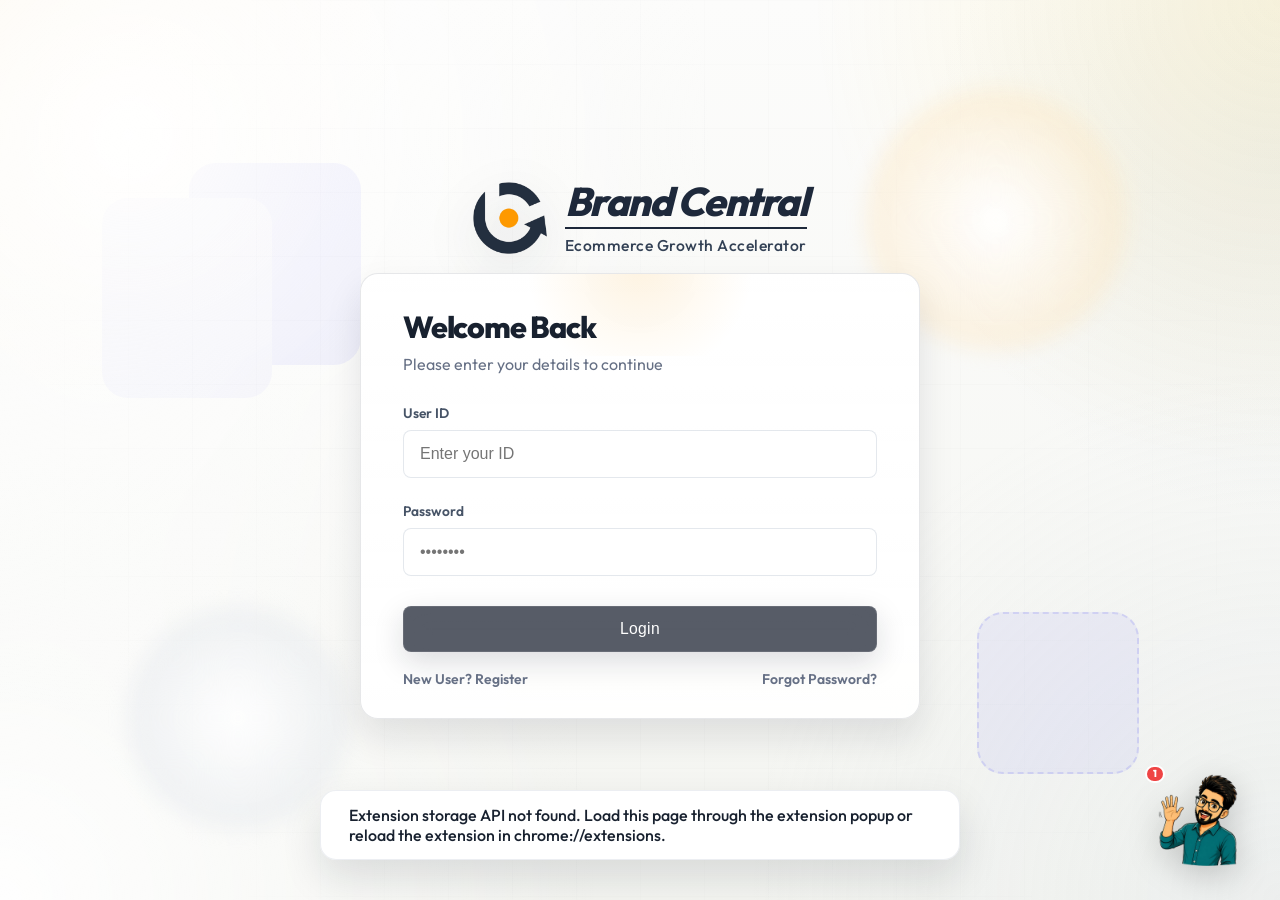
==== commit d76c4655: "ADD NEW OK" ====
--- a/auth/auth.html
+++ b/auth/auth.html
@@ -8,7 +8,6 @@
   <link rel="stylesheet" href="../assets/insights.css">
   <link href="https://fonts.googleapis.com/css2?family=Inter:wght@400;500;600;700;800;900&family=Outfit:wght@300;400;500;600;700;800;900&display=swap" rel="stylesheet">
   <link rel="stylesheet" href="../assets/chatbot.css">
-  <script src="../assets/web_chrome_compat.js"></script>
   <script src="../assets/lib/chart.min.js"></script>
   <!-- PDF Export Libraries -->
   <script src="../assets/lib/html2canvas.min.js"></script>
